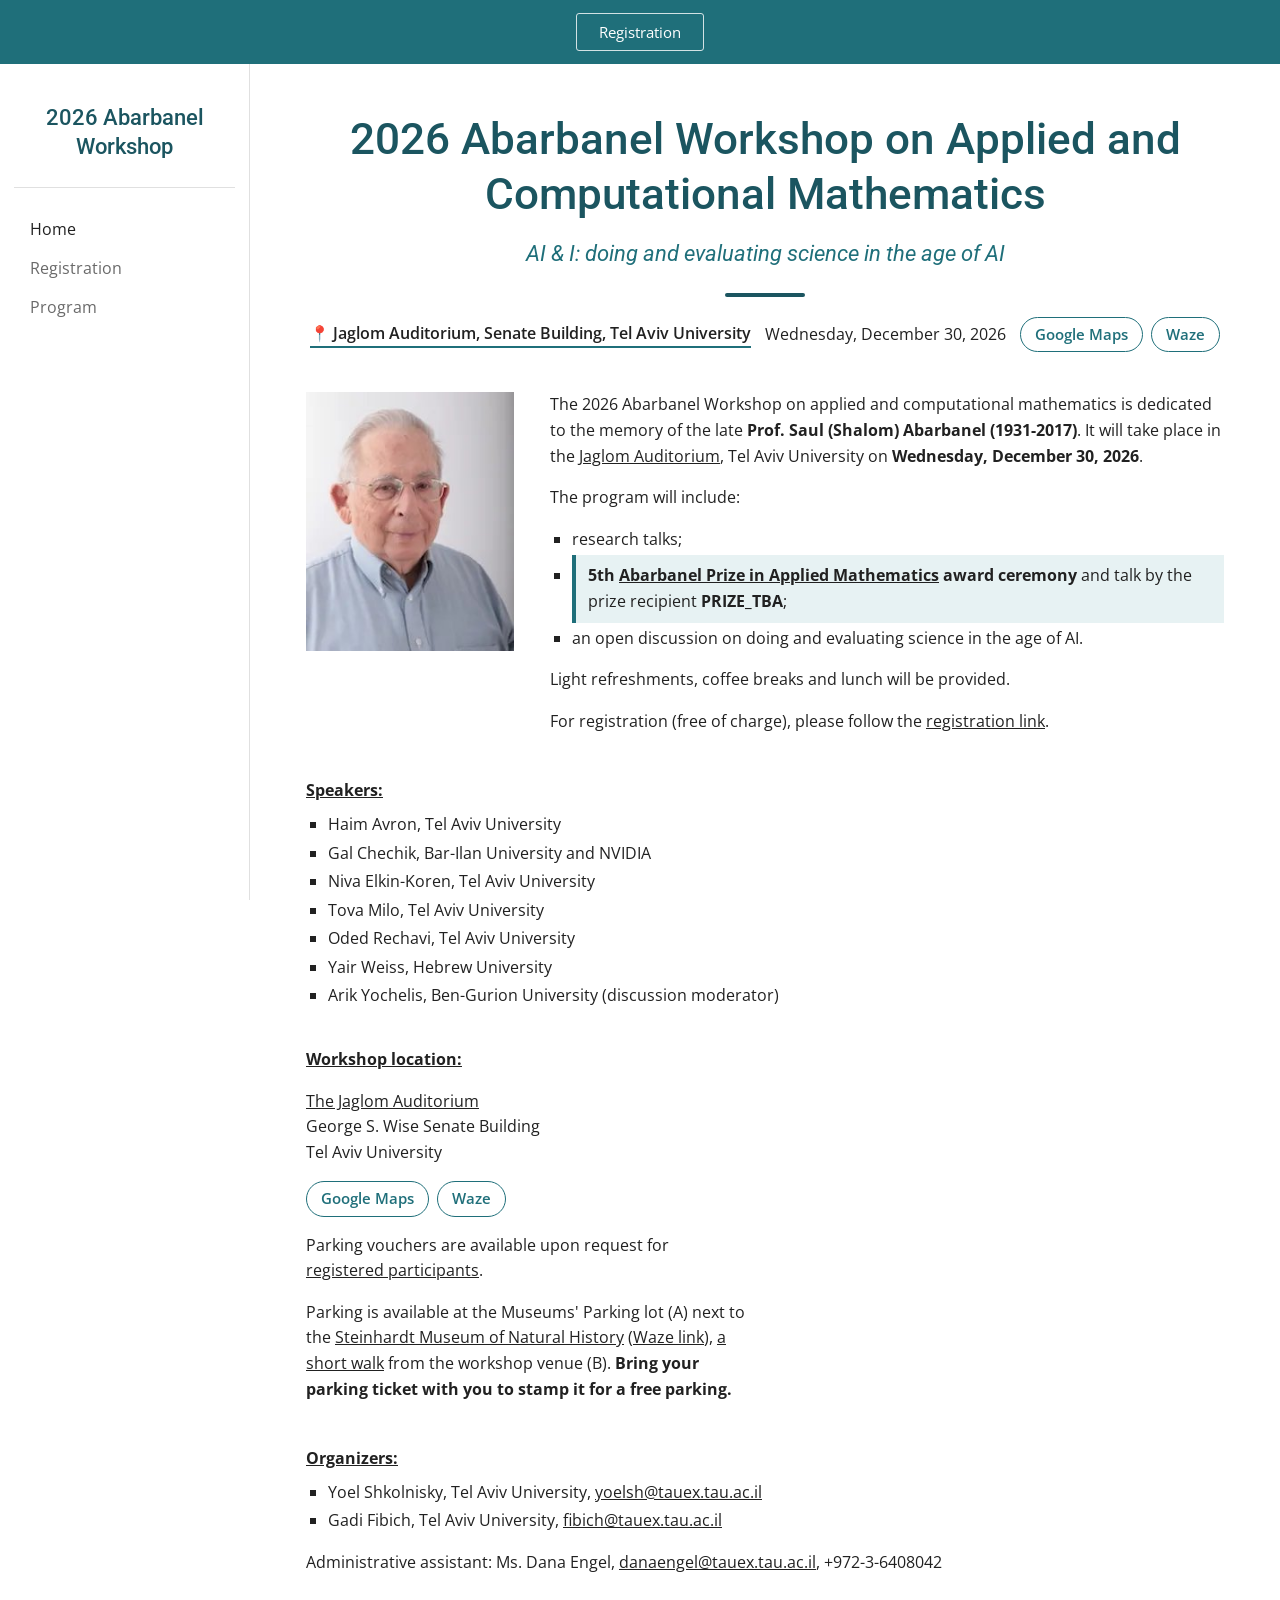
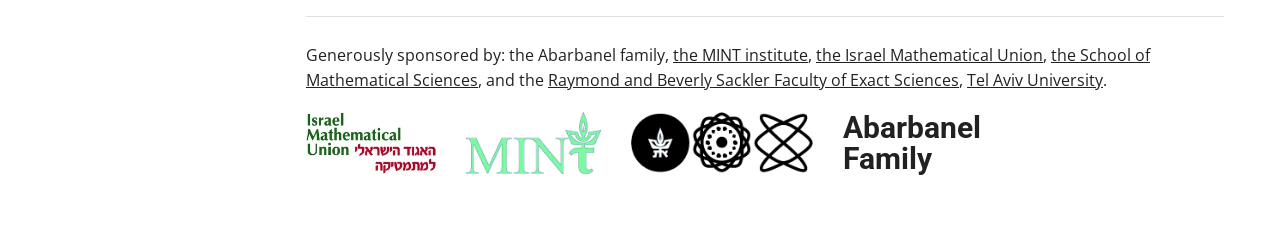
==== index.html @ cc289d8f "2026 Abarbanel Workshop website (review version, not indexed) Co-Authored-By: Claude Opus 5.5 <norep" ====
<!DOCTYPE html>
<html lang="en">
<head>
<meta charset="utf-8">
<meta name="viewport" content="width=device-width, initial-scale=1">
<meta name="robots" content="noindex, nofollow"><!-- REMOVE when the site is announced -->
<title>2026 Abarbanel Workshop</title>
<meta name="description" content="2026 Abarbanel Workshop on Applied and Computational Mathematics, Tel Aviv University, dedicated to the memory of Prof. Saul (Shalom) Abarbanel.">
<link rel="preconnect" href="https://fonts.googleapis.com">
<link href="https://fonts.googleapis.com/css2?family=Open+Sans:ital,wght@0,400;0,600;0,700;1,400&family=Roboto:wght@500;700&display=swap" rel="stylesheet">
<link rel="stylesheet" href="style.css">
</head>
<body>
<!-- QUICK-EDIT VALUES: PRIZE_TBA = prize recipient -->
<div class="topbar">
  <button class="menu-btn" aria-label="Menu" onclick="document.body.classList.toggle('menu-open')"><svg viewBox="0 0 24 24" fill="currentColor"><path d="M3 6h18v2H3zm0 5h18v2H3zm0 5h18v2H3z"/></svg></button>
  <a class="reg" href="https://docs.google.com/forms/d/e/1FAIpQLSeAsfazbQVRkapBGYq9sReotaOnzcuCzxdYJQlv-ZmfcZSlRA/viewform" target="_blank" rel="noopener">Registration</a>
</div>
<aside class="sidebar">
  <a class="site-title" href="index.html">2026 Abarbanel Workshop</a>
  <ul><li><a href="index.html" class="active">Home</a></li><li><a href="registration.html">Registration</a></li><li><a href="program.html">Program</a></li></ul>
</aside>
<main onclick="document.body.classList.remove('menu-open')">

<div class="page-title"><h1>2026 Abarbanel Workshop on Applied and Computational Mathematics</h1><p class="subtitle">AI &amp; I: doing and evaluating science in the age of AI</p></div>
<div class="where">
  <a class="place" href="https://www.google.com/maps/place/George+S.+Wise+Senate+Building,+Tel+Aviv-Jaffa,+6139201,+Israel/@32.1111608,34.8025525,17z/data=!4m10!1m2!2m1!1s+Senate+Building+Tel+Aviv+University!3m6!1s0x151d4965024ff739:0x96ec82ef0a2cd938!8m2!3d32.1111609!4d34.8051435!15sCiNTZW5hdGUgQnVpbGRpbmcgVGVsIEF2aXYgVW5pdmVyc2l0eZIBEWNvbXBvdW5kX2J1aWxkaW5n4AEA!16s%2Fg%2F1ymt_t_zy" target="_blank" rel="noopener">&#128205; Jaglom Auditorium, Senate Building, Tel Aviv University</a>
  <span>Wednesday, December 30, 2026</span>
  <span class="mapbtns"><a class="mapbtn" href="https://www.google.com/maps/place/George+S.+Wise+Senate+Building,+Tel+Aviv-Jaffa,+6139201,+Israel/@32.1111608,34.8025525,17z/data=!4m10!1m2!2m1!1s+Senate+Building+Tel+Aviv+University!3m6!1s0x151d4965024ff739:0x96ec82ef0a2cd938!8m2!3d32.1111609!4d34.8051435!15sCiNTZW5hdGUgQnVpbGRpbmcgVGVsIEF2aXYgVW5pdmVyc2l0eZIBEWNvbXBvdW5kX2J1aWxkaW5n4AEA!16s%2Fg%2F1ymt_t_zy" target="_blank" rel="noopener">Google Maps</a><a class="mapbtn" href="https://waze.com/ul?ll=32.1111609,34.8051435&navigate=yes" target="_blank" rel="noopener">Waze</a></span>
</div>

<div class="intro">
  <img src="images/abarbanel.jpg" alt="Prof. Saul (Shalom) Abarbanel" width="232" height="289">
  <div>
    <p>The 2026 Abarbanel Workshop on applied and computational mathematics is dedicated to the memory of the late <b>Prof. Saul (Shalom) Abarbanel (1931-2017)</b>. It will take place in the <a href="https://www.google.com/maps/place/George+S.+Wise+Senate+Building,+Tel+Aviv-Jaffa,+6139201,+Israel/@32.1111608,34.8025525,17z/data=!4m10!1m2!2m1!1s+Senate+Building+Tel+Aviv+University!3m6!1s0x151d4965024ff739:0x96ec82ef0a2cd938!8m2!3d32.1111609!4d34.8051435!15sCiNTZW5hdGUgQnVpbGRpbmcgVGVsIEF2aXYgVW5pdmVyc2l0eZIBEWNvbXBvdW5kX2J1aWxkaW5n4AEA!16s%2Fg%2F1ymt_t_zy" target="_blank" rel="noopener">Jaglom Auditorium</a>, Tel Aviv University on <b>Wednesday, December 30, 2026</b>.</p>
    <p>The program will include:</p>
    <ul class="sq">
      <li>research talks;</li>
      <li class="prize-line"><b>5th <a href="https://www.imu.org.il/abarbanel-prize" target="_blank" rel="noopener">Abarbanel Prize in Applied Mathematics</a> award ceremony</b> and talk by the prize recipient <b>PRIZE_TBA</b>;</li>
      <li>an open discussion on doing and evaluating science in the age of AI.</li>
    </ul>
    <p>Light refreshments, coffee breaks and lunch will be provided.</p>
    <p>For registration (free of charge), please follow the <a href="https://docs.google.com/forms/d/e/1FAIpQLSeAsfazbQVRkapBGYq9sReotaOnzcuCzxdYJQlv-ZmfcZSlRA/viewform" target="_blank" rel="noopener">registration link</a>.</p>
  </div>
</div>

<h3 class="u">Speakers:</h3>
<ul class="sq">
  <li>Haim Avron, Tel Aviv University</li>
  <li>Gal Chechik, Bar-Ilan University and NVIDIA</li>
  <li>Niva Elkin-Koren, Tel Aviv University</li>
  <li>Tova Milo, Tel Aviv University</li>
  <li>Oded Rechavi, Tel Aviv University</li>
  <li>Yair Weiss, Hebrew University</li>
  <li>Arik Yochelis, Ben-Gurion University (discussion moderator)</li>
</ul>

<div class="loc">
  <div>
    <h3 class="u">Workshop location:</h3>
    <p><a href="https://www.google.com/maps/place/George+S.+Wise+Senate+Building,+Tel+Aviv-Jaffa,+6139201,+Israel/@32.1111608,34.8025525,17z/data=!4m10!1m2!2m1!1s+Senate+Building+Tel+Aviv+University!3m6!1s0x151d4965024ff739:0x96ec82ef0a2cd938!8m2!3d32.1111609!4d34.8051435!15sCiNTZW5hdGUgQnVpbGRpbmcgVGVsIEF2aXYgVW5pdmVyc2l0eZIBEWNvbXBvdW5kX2J1aWxkaW5n4AEA!16s%2Fg%2F1ymt_t_zy" target="_blank" rel="noopener">The Jaglom Auditorium</a><br>George S. Wise Senate Building<br>Tel Aviv University</p>
    <p class="mapbtns"><a class="mapbtn" href="https://www.google.com/maps/place/George+S.+Wise+Senate+Building,+Tel+Aviv-Jaffa,+6139201,+Israel/@32.1111608,34.8025525,17z/data=!4m10!1m2!2m1!1s+Senate+Building+Tel+Aviv+University!3m6!1s0x151d4965024ff739:0x96ec82ef0a2cd938!8m2!3d32.1111609!4d34.8051435!15sCiNTZW5hdGUgQnVpbGRpbmcgVGVsIEF2aXYgVW5pdmVyc2l0eZIBEWNvbXBvdW5kX2J1aWxkaW5n4AEA!16s%2Fg%2F1ymt_t_zy" target="_blank" rel="noopener">Google Maps</a><a class="mapbtn" href="https://waze.com/ul?ll=32.1111609,34.8051435&navigate=yes" target="_blank" rel="noopener">Waze</a></p>
    <p>Parking vouchers are available upon request for <a href="https://docs.google.com/forms/d/e/1FAIpQLSeAsfazbQVRkapBGYq9sReotaOnzcuCzxdYJQlv-ZmfcZSlRA/viewform" target="_blank" rel="noopener">registered participants</a>.</p>
    <p>Parking is available at the Museums' Parking lot (A) next to the <a href="https://goo.gl/maps/8XDNwFrPhYpAMftB6" target="_blank" rel="noopener">Steinhardt Museum of Natural History</a> (<a href="https://waze.com/ul/hsv8y8n601" target="_blank" rel="noopener">Waze link</a>), <a href="https://www.google.com/maps/d/edit?mid=156prm9kS_B8nPpOLhnXymSzMuYJELuM&amp;usp=sharing" target="_blank" rel="noopener">a short walk</a> from the workshop venue (B). <b>Bring your parking ticket with you to stamp it for a free parking.</b></p>
  </div>
  <iframe loading="lazy" referrerpolicy="no-referrer-when-downgrade" src="https://maps.google.com/maps?q=32.1111609,34.8051435&amp;z=16&amp;output=embed" title="Map of the venue"></iframe>
</div>

<h3 class="u">Organizers:</h3>
<ul class="sq">
  <li>Yoel Shkolnisky, Tel Aviv University, <a href="mailto:yoelsh@tauex.tau.ac.il">yoelsh@tauex.tau.ac.il</a></li>
  <li>Gadi Fibich, Tel Aviv University, <a href="mailto:fibich@tauex.tau.ac.il">fibich@tauex.tau.ac.il</a></li>
</ul>
<p>Administrative assistant: Ms. Dana Engel, <a href="mailto:danaengel@tauex.tau.ac.il">danaengel@tauex.tau.ac.il</a>, +972-3-6408042</p>

<hr class="sep">
<p>Generously sponsored by: the Abarbanel family, <a href="http://www.math.tau.ac.il/~mint/" target="_blank" rel="noopener">the MINT institute</a>, <a href="https://www.imu.org.il/" target="_blank" rel="noopener">the Israel Mathematical Union</a>, <a href="https://en-exact-sciences.tau.ac.il/math" target="_blank" rel="noopener">the School of Mathematical Sciences</a>, and the <a href="https://en-exact-sciences.tau.ac.il/" target="_blank" rel="noopener">Raymond and Beverly Sackler Faculty of Exact Sciences</a>, <a href="http://www.tau.ac.il/" target="_blank" rel="noopener">Tel Aviv University</a>.</p>
<div class="logos">
  <img src="images/imu.webp" alt="Israel Mathematical Union" width="232" height="111">
  <img src="images/mint.webp" alt="The MINT Institute" width="318" height="146">
  <img src="images/emblems.webp" alt="Tel Aviv University, Faculty of Exact Sciences, School of Mathematical Sciences" width="212" height="72">
  <span class="family">Abarbanel<br>Family</span>
</div>

</main>
</body>
</html>
---- style.css ----
/* Layout modelled on the 2024 Abarbanel Workshop site */
:root{
  /* 2026 colour scheme (2024 used orange #e69138 and brown #857251) */
  --orange:#1f6f7a;   /* top bar + accents */
  --brown:#1b5560;    /* titles */
  --tint:#e7f2f3;     /* highlighted rows */
  --text:#212121;
  --grey:#6a6a6a;
  --line:#e0e0e0;
  --side:250px;
}
*{box-sizing:border-box}
html{scroll-behavior:smooth;-webkit-text-size-adjust:100%}
body{margin:0;font-family:"Open Sans",Arial,sans-serif;font-size:16px;line-height:1.6;color:var(--text);background:#fff}
a{color:inherit}
img{max-width:100%}

/* ---- orange top bar ---- */
.topbar{position:sticky;top:0;z-index:30;height:64px;background:var(--orange);display:flex;align-items:center;justify-content:center;padding:0 12px}
.topbar .reg{display:inline-block;padding:6px 22px;border:1px solid rgba(255,255,255,.8);border-radius:3px;color:#fff;text-decoration:none;font-size:15px}
.topbar .reg:hover{background:rgba(255,255,255,.18)}
.menu-btn{display:none;position:absolute;left:8px;background:none;border:0;padding:10px;cursor:pointer;color:#fff}
.menu-btn svg{width:24px;height:24px;display:block}

/* ---- left sidebar ---- */
.sidebar{position:fixed;top:64px;bottom:0;left:0;width:var(--side);background:#fff;border-right:1px solid var(--line);padding:40px 14px 20px;overflow-y:auto;z-index:20}
.sidebar .site-title{display:block;text-align:center;font-family:Roboto,Arial,sans-serif;font-weight:500;font-size:22px;line-height:1.3;color:var(--brown);text-decoration:none;padding:0 6px 26px;border-bottom:1px solid var(--line);margin-bottom:22px}
.sidebar ul{list-style:none;margin:0;padding:0}
.sidebar li a{display:block;padding:7px 16px;text-decoration:none;color:var(--grey);font-size:15.5px}
.sidebar li a:hover{color:var(--text)}
.sidebar li a.active{color:var(--text)}

/* ---- main content ---- */
main{margin-left:var(--side);padding:48px 56px 60px;max-width:calc(var(--side) + 1000px)}
.page-title{text-align:center;margin:0 auto 46px}
.page-title h1{font-family:Roboto,Arial,sans-serif;font-weight:500;font-size:44px;line-height:1.25;color:var(--brown);margin:0}
.page-title .subtitle{font-family:Roboto,Arial,sans-serif;font-style:italic;font-size:22px;color:var(--orange);margin:14px 0 0}
.page-title:after{content:"";display:block;width:80px;height:4px;background:var(--brown);margin:22px auto 0;border-radius:2px}

.where{display:flex;flex-wrap:wrap;justify-content:center;align-items:center;gap:6px 14px;margin:-26px 0 40px;font-size:15.5px}
.where a.place{font-weight:600;text-decoration:none;border-bottom:2px solid var(--orange)}
.mapbtn{display:inline-flex;align-items:center;gap:6px;padding:5px 14px;border:1px solid var(--orange);border-radius:999px;color:var(--orange);text-decoration:none;font-weight:600;font-size:14.5px}
.mapbtn:hover{background:var(--tint)}
.mapbtns{display:flex;gap:8px;flex-wrap:wrap}

.intro{display:grid;grid-template-columns:208px 1fr;gap:36px;align-items:start}
.intro img{width:208px;height:auto;display:block}
.intro p:first-child{margin-top:0}
.prize-line{background:var(--tint);border-left:4px solid var(--orange);padding:8px 12px}

h3.u{font-size:16px;font-weight:700;text-decoration:underline;margin:28px 0 8px}
ul.sq{list-style:square;padding-left:22px;margin:0}
ul.sq li{margin:3px 0}

.loc{display:grid;grid-template-columns:1fr 1fr;gap:36px;margin-top:10px}
.loc iframe{width:100%;height:320px;border:0}

hr.sep{border:0;border-top:1px solid var(--line);margin:40px 0 26px}
.logos{display:flex;flex-wrap:wrap;align-items:center;gap:18px 30px;margin-top:18px}
.logos img{height:62px;width:auto}
.logos .family{font-family:Roboto,Arial,sans-serif;font-weight:700;font-size:30px;line-height:1.05;color:#212121}

/* ---- program page ---- */
.talk{padding:20px 0;border-top:1px solid var(--line)}
.talk:first-child{border-top:0}
.talk .when{font-style:italic;color:var(--text);margin-right:12px}
.talk .who{font-weight:400}
.talk .ttl{font-weight:700;margin-top:8px}
.talk .abs{text-align:justify;margin-top:6px}
.talk .abs p{margin:0 0 .7em}
.talk.prize{background:var(--tint);margin:0 -16px;padding:20px 16px;border-top:0}

/* ---- registration page ---- */
.form-frame{width:100%;max-width:700px;height:1400px;border:0;display:block;margin:0 auto}

footer{margin-left:var(--side);padding:20px 56px 30px;color:var(--grey);font-size:13px}

/* ---- phones and small tablets ---- */
@media (max-width:900px){
  .menu-btn{display:block}
  .sidebar{transform:translateX(-100%);transition:transform .2s ease;box-shadow:2px 0 10px rgba(0,0,0,.15)}
  body.menu-open .sidebar{transform:none}
  main,footer{margin-left:0}
  main{padding:30px 18px 44px}
  footer{padding:18px}
  .page-title{margin-bottom:34px}
  .page-title h1{font-size:30px}
  .page-title .subtitle{font-size:18px}
  .where{margin-top:-14px;margin-bottom:28px}
  .intro{grid-template-columns:1fr;gap:18px}
  .intro img{width:180px;margin:0 auto}
  .loc{grid-template-columns:1fr}
  .logos img{height:50px}
  .logos .family{font-size:24px}
  .talk .abs{text-align:left}
}
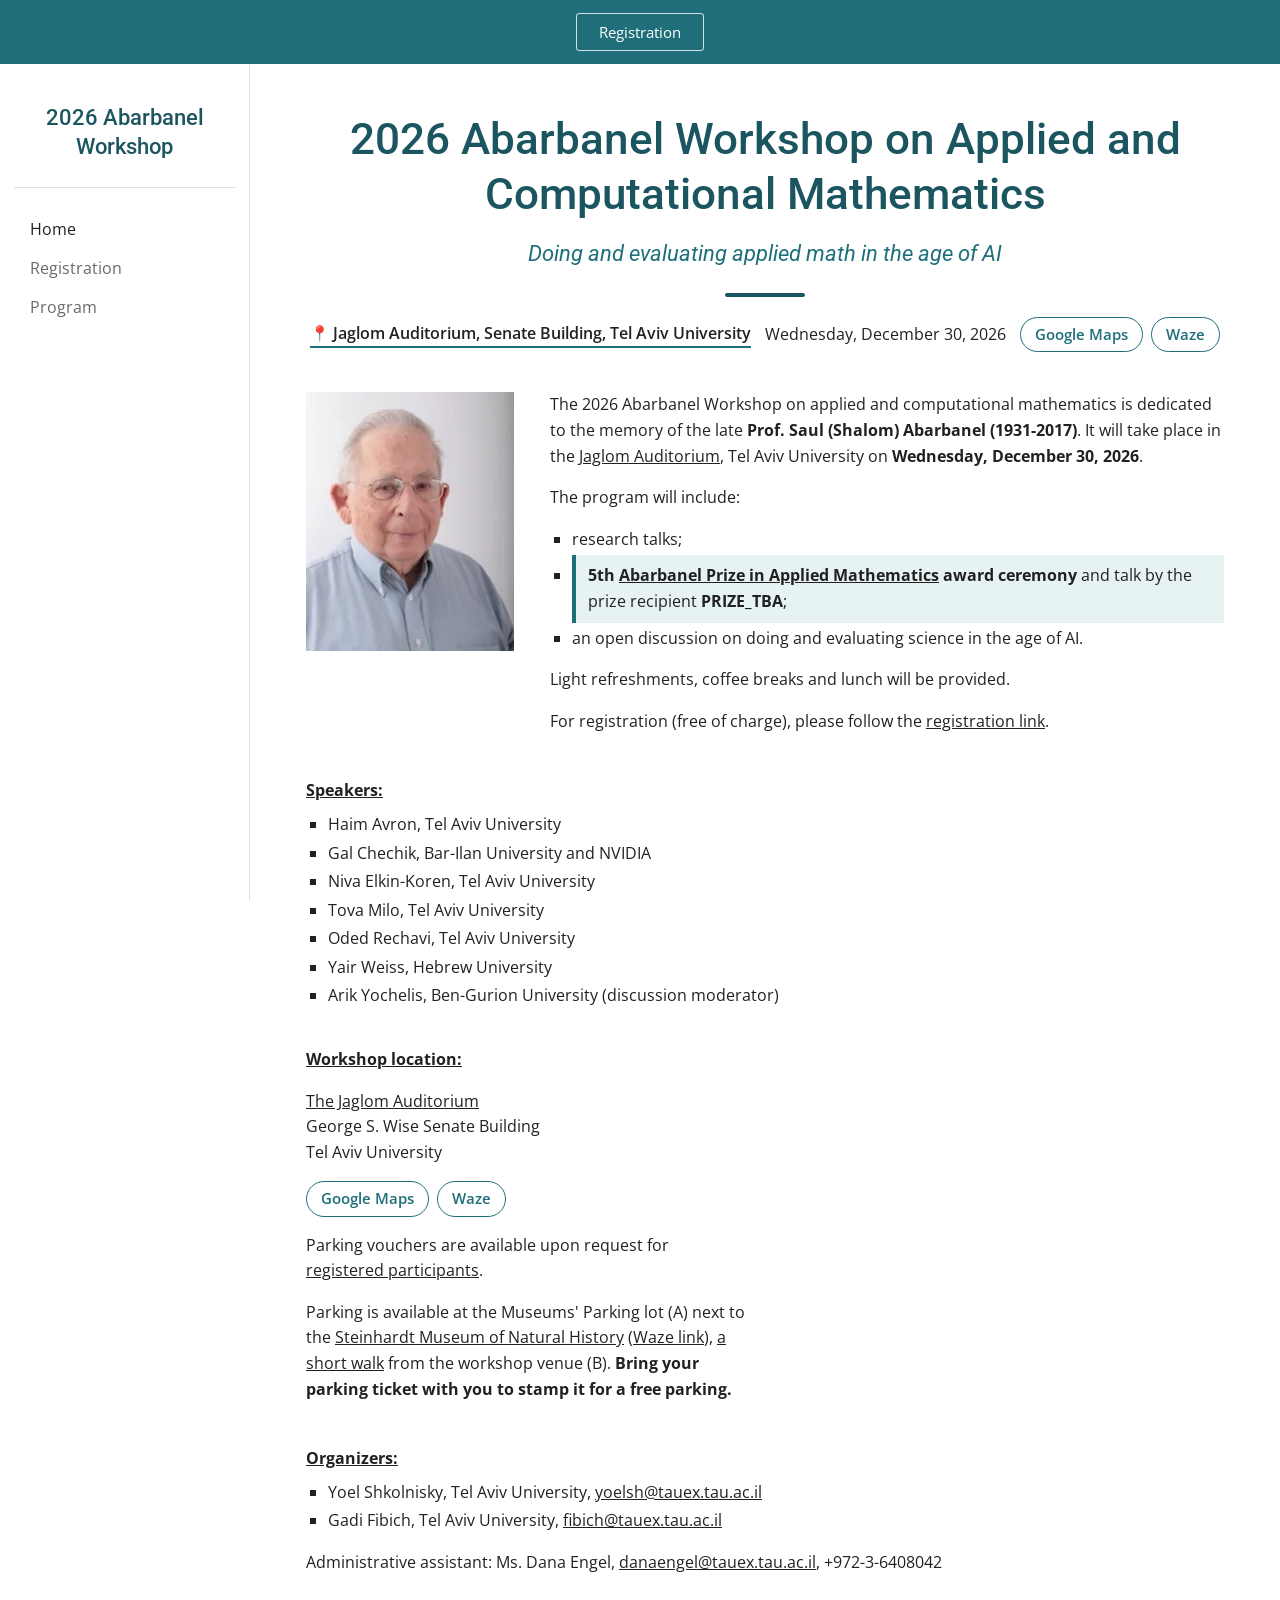
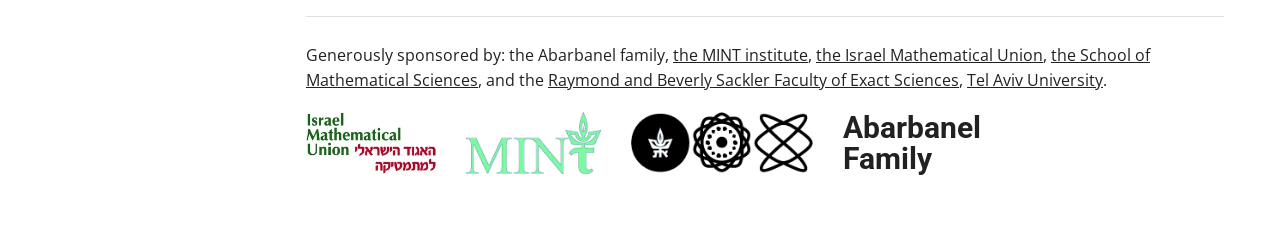
==== commit 8b822c60: "Update sub-heading Co-Authored-By: Claude Opus 5.5 <noreply@anthropic.com> Claude-Session: https://c" ====
--- a/index.html
+++ b/index.html
@@ -8,7 +8,7 @@
 <meta name="description" content="2026 Abarbanel Workshop on Applied and Computational Mathematics, Tel Aviv University, dedicated to the memory of Prof. Saul (Shalom) Abarbanel.">
 <link rel="preconnect" href="https://fonts.googleapis.com">
 <link href="https://fonts.googleapis.com/css2?family=Open+Sans:ital,wght@0,400;0,600;0,700;1,400&family=Roboto:wght@500;700&display=swap" rel="stylesheet">
-<link rel="stylesheet" href="style.css">
+<link rel="stylesheet" href="style.css?v=8564c576">
 </head>
 <body>
 <!-- QUICK-EDIT VALUES: PRIZE_TBA = prize recipient -->
@@ -22,7 +22,7 @@
 </aside>
 <main onclick="document.body.classList.remove('menu-open')">
 
-<div class="page-title"><h1>2026 Abarbanel Workshop on Applied and Computational Mathematics</h1><p class="subtitle">AI &amp; I: doing and evaluating science in the age of AI</p></div>
+<div class="page-title"><h1>2026 Abarbanel Workshop on Applied and Computational Mathematics</h1><p class="subtitle">Doing and evaluating applied math in the age of AI</p></div>
 <div class="where">
   <a class="place" href="https://www.google.com/maps/place/George+S.+Wise+Senate+Building,+Tel+Aviv-Jaffa,+6139201,+Israel/@32.1111608,34.8025525,17z/data=!4m10!1m2!2m1!1s+Senate+Building+Tel+Aviv+University!3m6!1s0x151d4965024ff739:0x96ec82ef0a2cd938!8m2!3d32.1111609!4d34.8051435!15sCiNTZW5hdGUgQnVpbGRpbmcgVGVsIEF2aXYgVW5pdmVyc2l0eZIBEWNvbXBvdW5kX2J1aWxkaW5n4AEA!16s%2Fg%2F1ymt_t_zy" target="_blank" rel="noopener">&#128205; Jaglom Auditorium, Senate Building, Tel Aviv University</a>
   <span>Wednesday, December 30, 2026</span>
@@ -61,9 +61,9 @@
     <p><a href="https://www.google.com/maps/place/George+S.+Wise+Senate+Building,+Tel+Aviv-Jaffa,+6139201,+Israel/@32.1111608,34.8025525,17z/data=!4m10!1m2!2m1!1s+Senate+Building+Tel+Aviv+University!3m6!1s0x151d4965024ff739:0x96ec82ef0a2cd938!8m2!3d32.1111609!4d34.8051435!15sCiNTZW5hdGUgQnVpbGRpbmcgVGVsIEF2aXYgVW5pdmVyc2l0eZIBEWNvbXBvdW5kX2J1aWxkaW5n4AEA!16s%2Fg%2F1ymt_t_zy" target="_blank" rel="noopener">The Jaglom Auditorium</a><br>George S. Wise Senate Building<br>Tel Aviv University</p>
     <p class="mapbtns"><a class="mapbtn" href="https://www.google.com/maps/place/George+S.+Wise+Senate+Building,+Tel+Aviv-Jaffa,+6139201,+Israel/@32.1111608,34.8025525,17z/data=!4m10!1m2!2m1!1s+Senate+Building+Tel+Aviv+University!3m6!1s0x151d4965024ff739:0x96ec82ef0a2cd938!8m2!3d32.1111609!4d34.8051435!15sCiNTZW5hdGUgQnVpbGRpbmcgVGVsIEF2aXYgVW5pdmVyc2l0eZIBEWNvbXBvdW5kX2J1aWxkaW5n4AEA!16s%2Fg%2F1ymt_t_zy" target="_blank" rel="noopener">Google Maps</a><a class="mapbtn" href="https://waze.com/ul?ll=32.1111609,34.8051435&navigate=yes" target="_blank" rel="noopener">Waze</a></p>
     <p>Parking vouchers are available upon request for <a href="https://docs.google.com/forms/d/e/1FAIpQLSeAsfazbQVRkapBGYq9sReotaOnzcuCzxdYJQlv-ZmfcZSlRA/viewform" target="_blank" rel="noopener">registered participants</a>.</p>
-    <p>Parking is available at the Museums' Parking lot (A) next to the <a href="https://goo.gl/maps/8XDNwFrPhYpAMftB6" target="_blank" rel="noopener">Steinhardt Museum of Natural History</a> (<a href="https://waze.com/ul/hsv8y8n601" target="_blank" rel="noopener">Waze link</a>), <a href="https://www.google.com/maps/d/edit?mid=156prm9kS_B8nPpOLhnXymSzMuYJELuM&amp;usp=sharing" target="_blank" rel="noopener">a short walk</a> from the workshop venue (B). <b>Bring your parking ticket with you to stamp it for a free parking.</b></p>
+    <p>Parking is available at the Museums' Parking lot (A) next to the <a href="https://goo.gl/maps/8XDNwFrPhYpAMftB6" target="_blank" rel="noopener">Steinhardt Museum of Natural History</a> (<a href="https://waze.com/ul/hsv8y8n601" target="_blank" rel="noopener">Waze link</a>), <a href="https://www.google.com/maps/dir/?api=1&amp;origin=Steinhardt+Museum+of+Natural+History,+Tel+Aviv&amp;destination=George+S.+Wise+Senate+Building,+Tel+Aviv-Jaffa,+6139201,+Israel&amp;travelmode=walking" target="_blank" rel="noopener">a short walk</a> from the workshop venue (B). <b>Bring your parking ticket with you to stamp it for a free parking.</b></p>
   </div>
-  <iframe loading="lazy" referrerpolicy="no-referrer-when-downgrade" src="https://maps.google.com/maps?q=32.1111609,34.8051435&amp;z=16&amp;output=embed" title="Map of the venue"></iframe>
+  <iframe loading="lazy" referrerpolicy="no-referrer-when-downgrade" src="https://maps.google.com/maps?q=George+S.+Wise+Senate+Building,+Tel+Aviv-Jaffa,+6139201,+Israel&amp;ll=32.1111609,34.8051435&amp;z=17&amp;output=embed" title="Map of the venue"></iframe>
 </div>
 
 <h3 class="u">Organizers:</h3>
--- a/style.css
+++ b/style.css
@@ -68,6 +68,15 @@
 .talk .ttl{font-weight:700;margin-top:8px}
 .talk .abs{text-align:justify;margin-top:6px}
 .talk .abs p{margin:0 0 .7em}
+details.absbox{margin-top:6px}
+details.absbox summary{cursor:pointer;color:var(--orange);font-weight:600;font-size:14.5px;list-style:none;display:inline-flex;align-items:center;gap:6px;padding:2px 0;user-select:none}
+details.absbox summary::-webkit-details-marker{display:none}
+details.absbox summary::before{content:"+";display:inline-grid;place-items:center;width:17px;height:17px;border:1.5px solid currentColor;border-radius:50%;font-size:13px;line-height:1}
+details.absbox[open] summary::before{content:"\2013"}
+details.absbox[open] summary{margin-bottom:2px}
+.abs-controls{display:flex;justify-content:flex-end;gap:8px;margin:-20px 0 8px}
+.abs-controls button{font:inherit;font-size:14px;background:#fff;color:var(--orange);border:1px solid var(--orange);border-radius:999px;padding:5px 14px;cursor:pointer}
+.abs-controls button:hover{background:var(--tint)}
 .talk.prize{background:var(--tint);margin:0 -16px;padding:20px 16px;border-top:0}
 
 /* ---- registration page ---- */
@@ -93,4 +102,5 @@
   .logos img{height:50px}
   .logos .family{font-size:24px}
   .talk .abs{text-align:left}
+  .abs-controls{justify-content:center;margin-top:-12px}
 }
